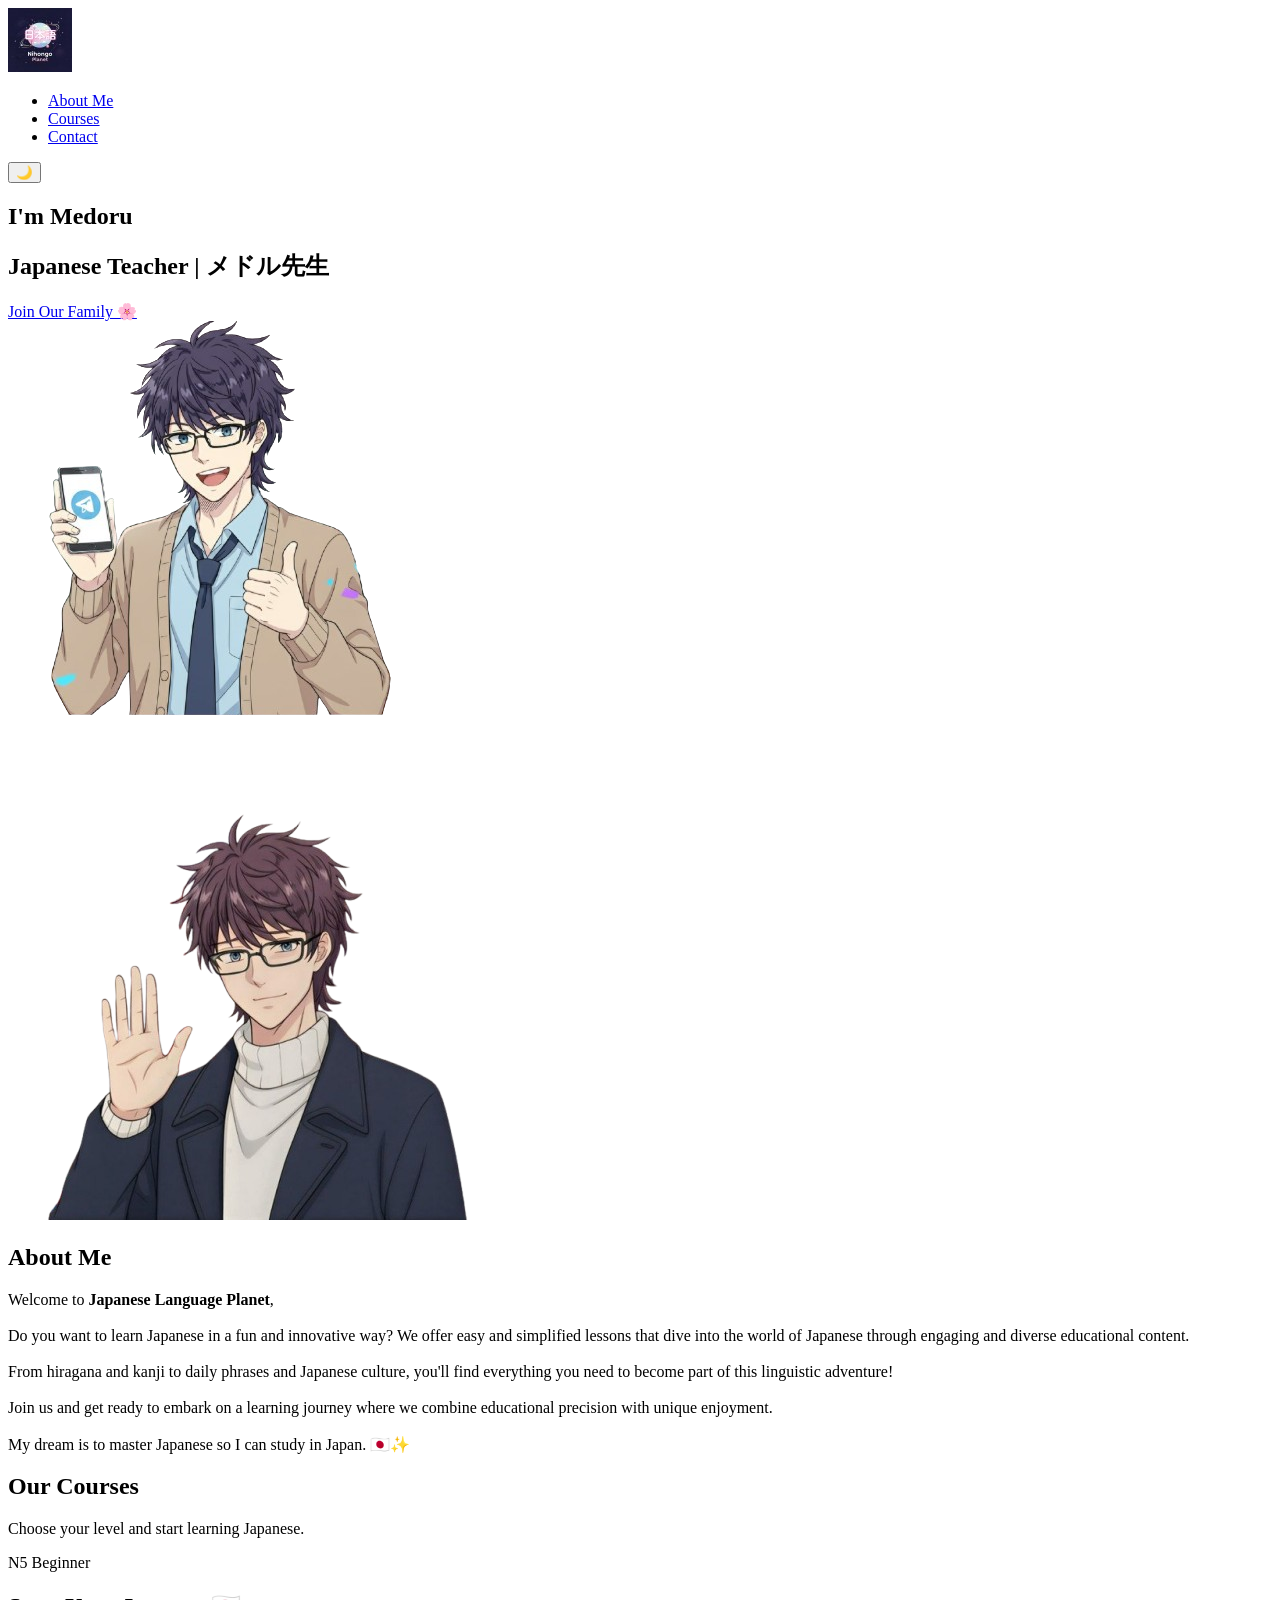
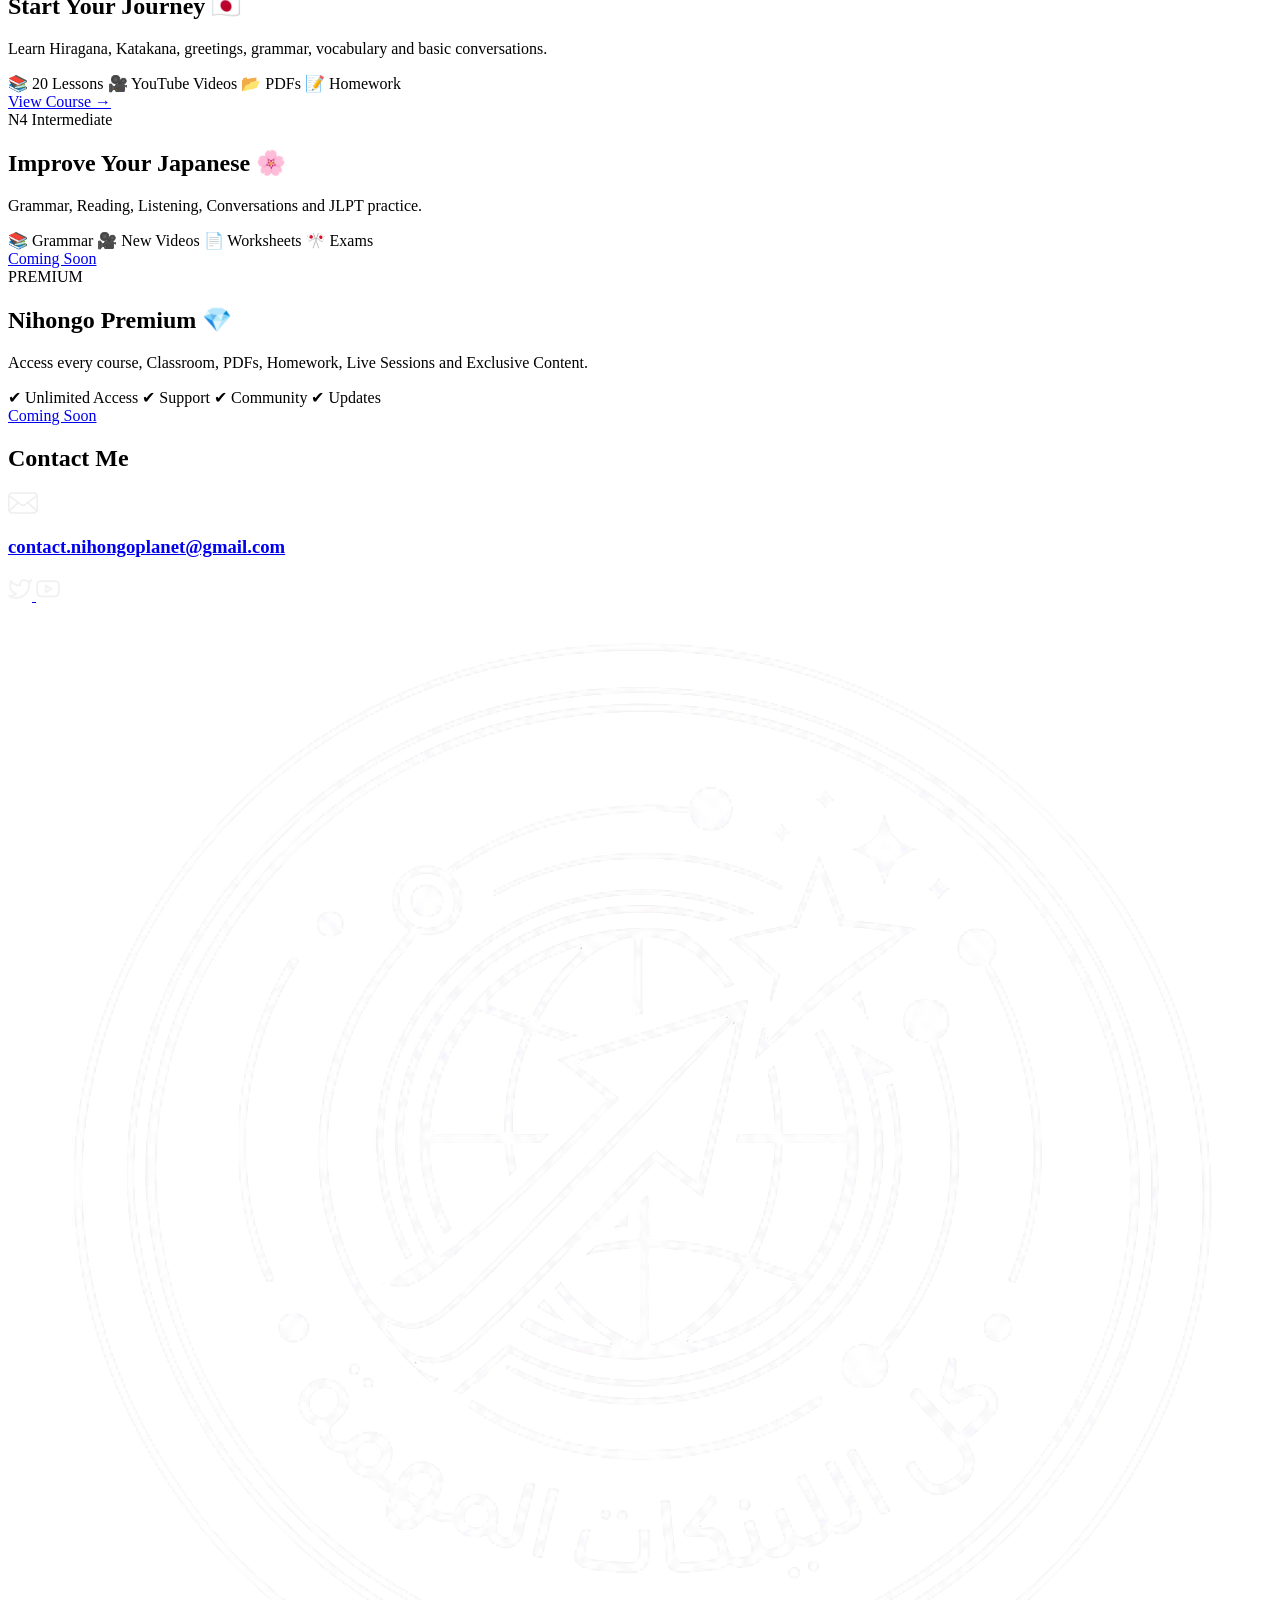
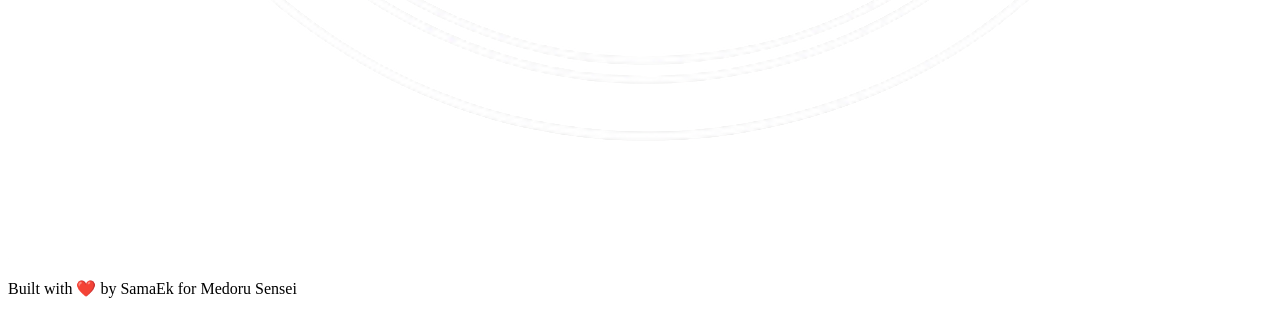
==== index.html @ b8598953 "Rename Index.html to index.html" ====
<!DOCTYPE html>
<html lang="ja">
<head>
    <meta charset="UTF-8">
    <meta name="viewport" content="width=device-width, initial-scale=1.0">
    <link rel="stylesheet" href="styles.css" />
    <title>Nihongo Planet | Medoru Sensei</title>
    <link rel="preconnect" href="https://fonts.googleapis.com">
    <link rel="preconnect" href="https://fonts.gstatic.com" crossorigin>
    <link href="https://fonts.googleapis.com/css2?family=Noto+Sans+JP:wght@400;700&family=Poppins:wght@400;600;700&display=swap" rel="stylesheet">
</head>
<body>

    
    <header>
        <div class="header-container">
            <img src="nihango plant/we.jpg" alt="Nihango plant logo" class="logo"/>
            <nav class="navigation">
                <ul>
                    <li><a href="#aboutMe">About Me</a></li>
                    <li><a href="#courses">Courses</a></li>
                    <li><a href="#ContactMe">Contact</a></li>
                </ul>
            </nav>
            <button id="themeToggle" class="theme-btn">🌙</button>
        </div>
    </header>

    
    <section class="hero">
        <div class="hero-container">
            <div class="heroSub">
                <h1 class="name">I'm <span>Medoru</span></h1>
                <h2 class="title">Japanese Teacher | メドル先生</h2>
                <div class="heroBtns">
                    <a class="hireMe" href="https://t.me/nihongoplanet" target="_blank">Join Our Family 🌸</a>
                </div>
            </div>
            <div class="hero-image-wrapper">
                <img src="nihango plant/سيشقبش-removebg-preview.png" alt="hero image" class="heroimg"/>
            </div>
        </div>
    </section>

    
    <section class="aboutMe" id="aboutMe">
        <div class="about-container">
            <div class="about-image-wrapper">
                <img src="nihango plant/photo_2026-06-12_21-58-26-removebg-preview.png" alt="aboutMe image" class="aboutMeImg"/>
            </div>
            <div class="textContainer">
                <div class="textTitle">
                    <h1 class="aboutName">About <span class="aboutTitle">Me</span></h1>
                </div>
                <p class="aboutMePar">
                    Welcome to <strong>Japanese Language Planet</strong>, <br><br>
                    Do you want to learn Japanese in a fun and innovative way? We offer easy and simplified lessons that dive into the world of Japanese through engaging and diverse educational content. <br><br>
                    From hiragana and kanji to daily phrases and Japanese culture, you'll find everything you need to become part of this linguistic adventure! <br><br>
                    Join us and get ready to embark on a learning journey where we combine educational precision with unique enjoyment. <br><br>
                    <span class="dream-text">My dream is to master Japanese so I can study in Japan. 🇯🇵✨</span>
                </p>
            </div>
        </div>
    </section>

    <section class="courses" id="courses">

    <div class="coursesContainer">

        <div class="projectTitle">
            <h1 class="aboutName">
                Our <span class="aboutTitle">Courses</span>
            </h1>

            <p class="courses-subtitle">
                Choose your level and start learning Japanese.
            </p>
        </div>

        <div class="cards-grid">

            <div class="course-card">

                <div class="course-level">
                    N5 Beginner
                </div>

                <h2>Start Your Journey 🇯🇵</h2>

                <p>

                    Learn Hiragana,
                    Katakana,
                    greetings,
                    grammar,
                    vocabulary
                    and basic conversations.

                </p>

                <div class="course-info">

                    <span>📚 20 Lessons</span>

                    <span>🎥 YouTube Videos</span>

                    <span>📂 PDFs</span>

                    <span>📝 Homework</span>

                </div>

                    <a href="course-n5.html" class="course-btn">
                     View Course →
                    </a>

            </div>

            <div class="course-card">

                <div class="course-level">

                    N4 Intermediate

                </div>

                <h2>

                    Improve Your Japanese 🌸

                </h2>

                <p>

                    Grammar,
                    Reading,
                    Listening,
                    Conversations
                    and JLPT practice.

                </p>

                <div class="course-info">

                    <span>📚 Grammar</span>

                    <span>🎥 New Videos</span>

                    <span>📄 Worksheets</span>

                    <span>🎌 Exams</span>

                </div>

                <a href="#" class="course-btn">

                    Coming Soon

                </a>

            </div>

            <div class="course-card premium-card">

                <div class="course-level">

                    PREMIUM

                </div>

                <h2>

                    Nihongo Premium 💎

                </h2>

                <p>

                    Access every course,
                    Classroom,
                    PDFs,
                    Homework,
                    Live Sessions
                    and Exclusive Content.

                </p>

                <div class="course-info">

                    <span>✔ Unlimited Access</span>

                    <span>✔ Support</span>

                    <span>✔ Community</span>

                    <span>✔ Updates</span>

                </div>

                <a href="premium.html" class="course-btn">

                    Coming Soon
                    
                </a>

            </div>

        </div>

    </div>

</section>

    <section class="contentContainer" id="ContactMe">
        <div class="contactTitle">
            <h1 class="aboutName">Contact <span class="aboutTitle">Me</span></h1>
        </div>
        <div class="contact-box">
            <div class="contact-info">
                <div class="emailAndPhone">
                    <img src="nihango plant/assets/svg/Email.svg" alt="email logo"/>
                    <a href="mailto:contact.nihongoplanet@gmail.com">
                        <h3>contact.nihongoplanet@gmail.com</h3>
                    </a>
                </div>
            </div>
            <div class="socialMedia">
                <a href="https://x.com/nihongoplanet" target="_blank" class="social-icon">
                    <img src="nihango plant/assets/svg/twitter.svg" alt="my x account">
                </a>
                <a href="https://www.youtube.com/@NihongoPlanet" target="_blank" class="social-icon">
                    <img src="nihango plant/assets/svg/youtube.svg" alt="my youtube channel">
                </a>
                <a href="https://beacons.ai/nihongoplanet" target="_blank" class="social-icon">
                    <img src="Sub\ChatGPT Image Jun 30, 2026, 12_06_25 AM-Photoroom (1).png" alt="All links">
                </a>
            </div>
        </div>
    </section>

   
    <footer>
        <p>Built with ❤️ by <span class="author">SamaEk</span> for Medoru Sensei</p>
    </footer>

    <script>
const themeBtn = document.getElementById("themeToggle");

if(localStorage.getItem("theme") === "dark"){
    document.body.classList.add("dark-mode");
    themeBtn.textContent = "☀️";
}

themeBtn.onclick = () => {
    document.body.classList.toggle("dark-mode");

    if(document.body.classList.contains("dark-mode")){
        localStorage.setItem("theme","dark");
        themeBtn.textContent = "☀️";
    }else{
        localStorage.setItem("theme","light");
        themeBtn.textContent = "🌙";
    }
};
</script>

</body>
</html>
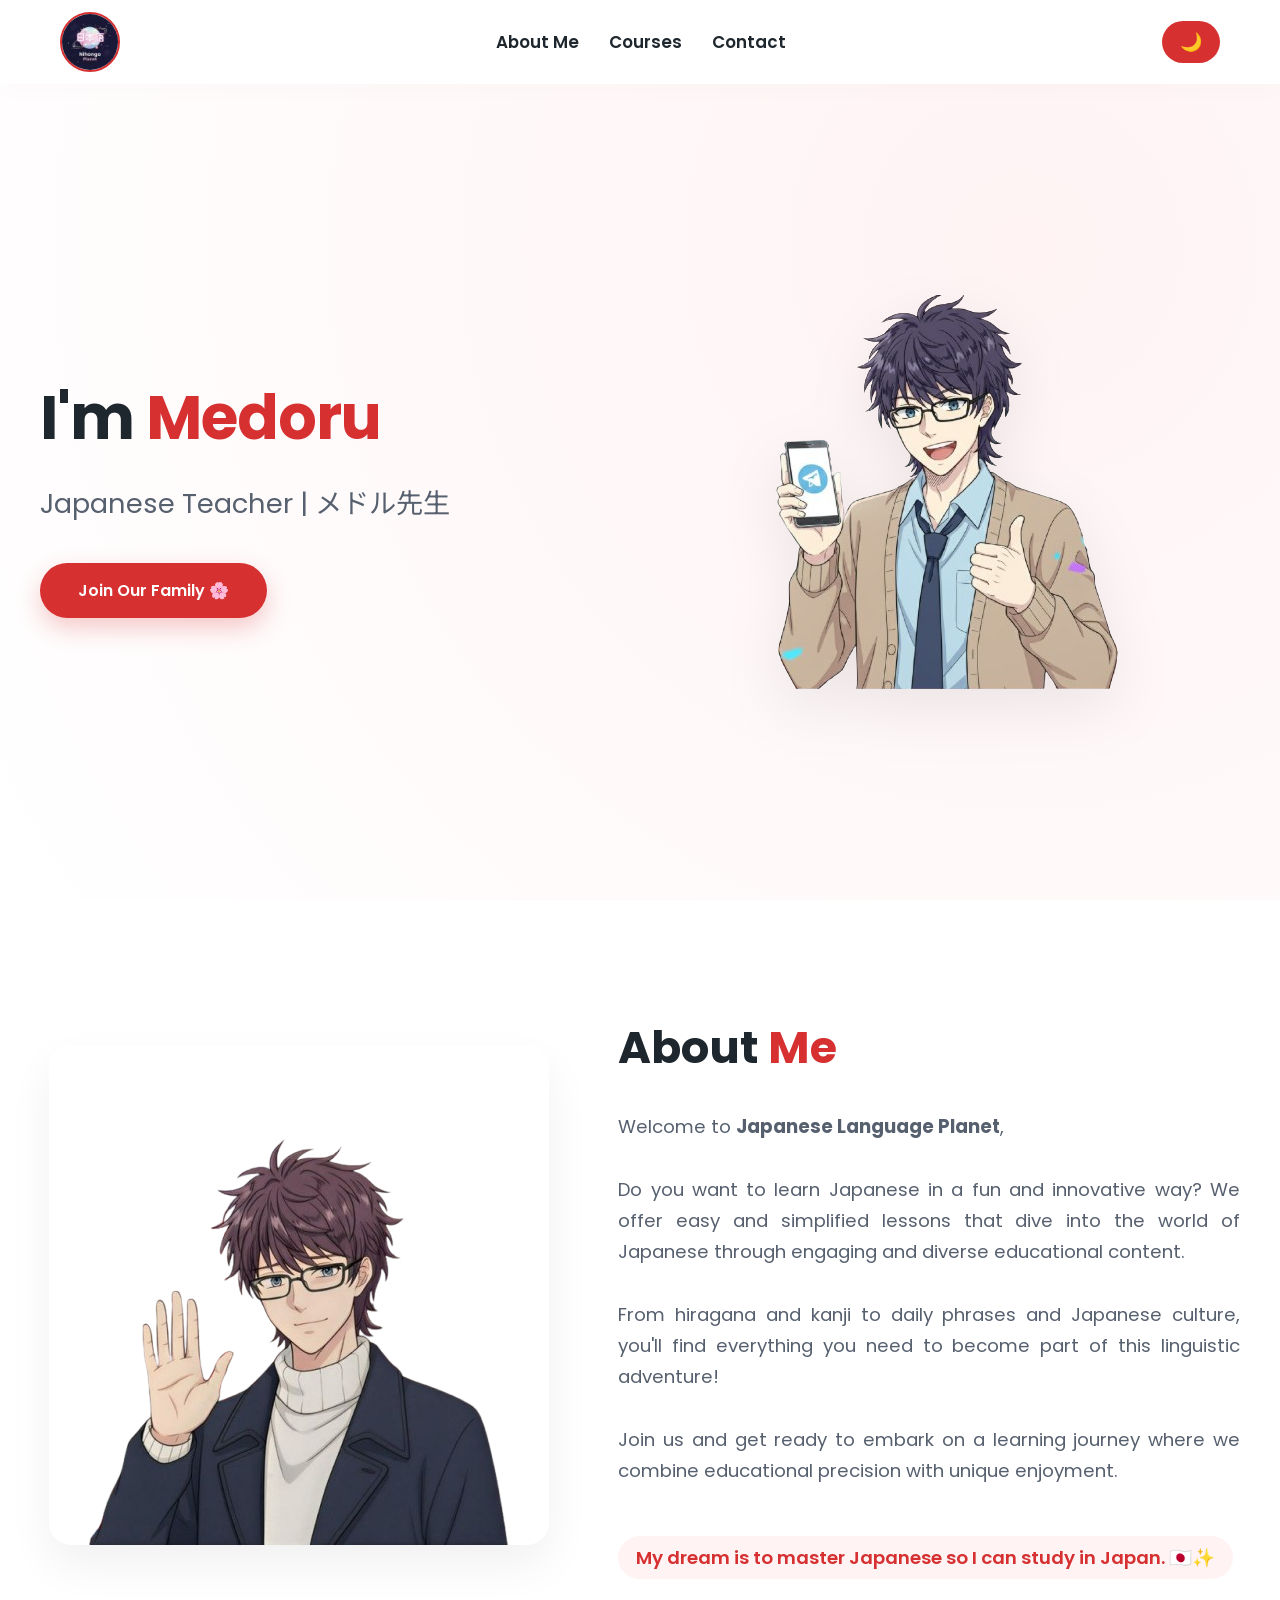
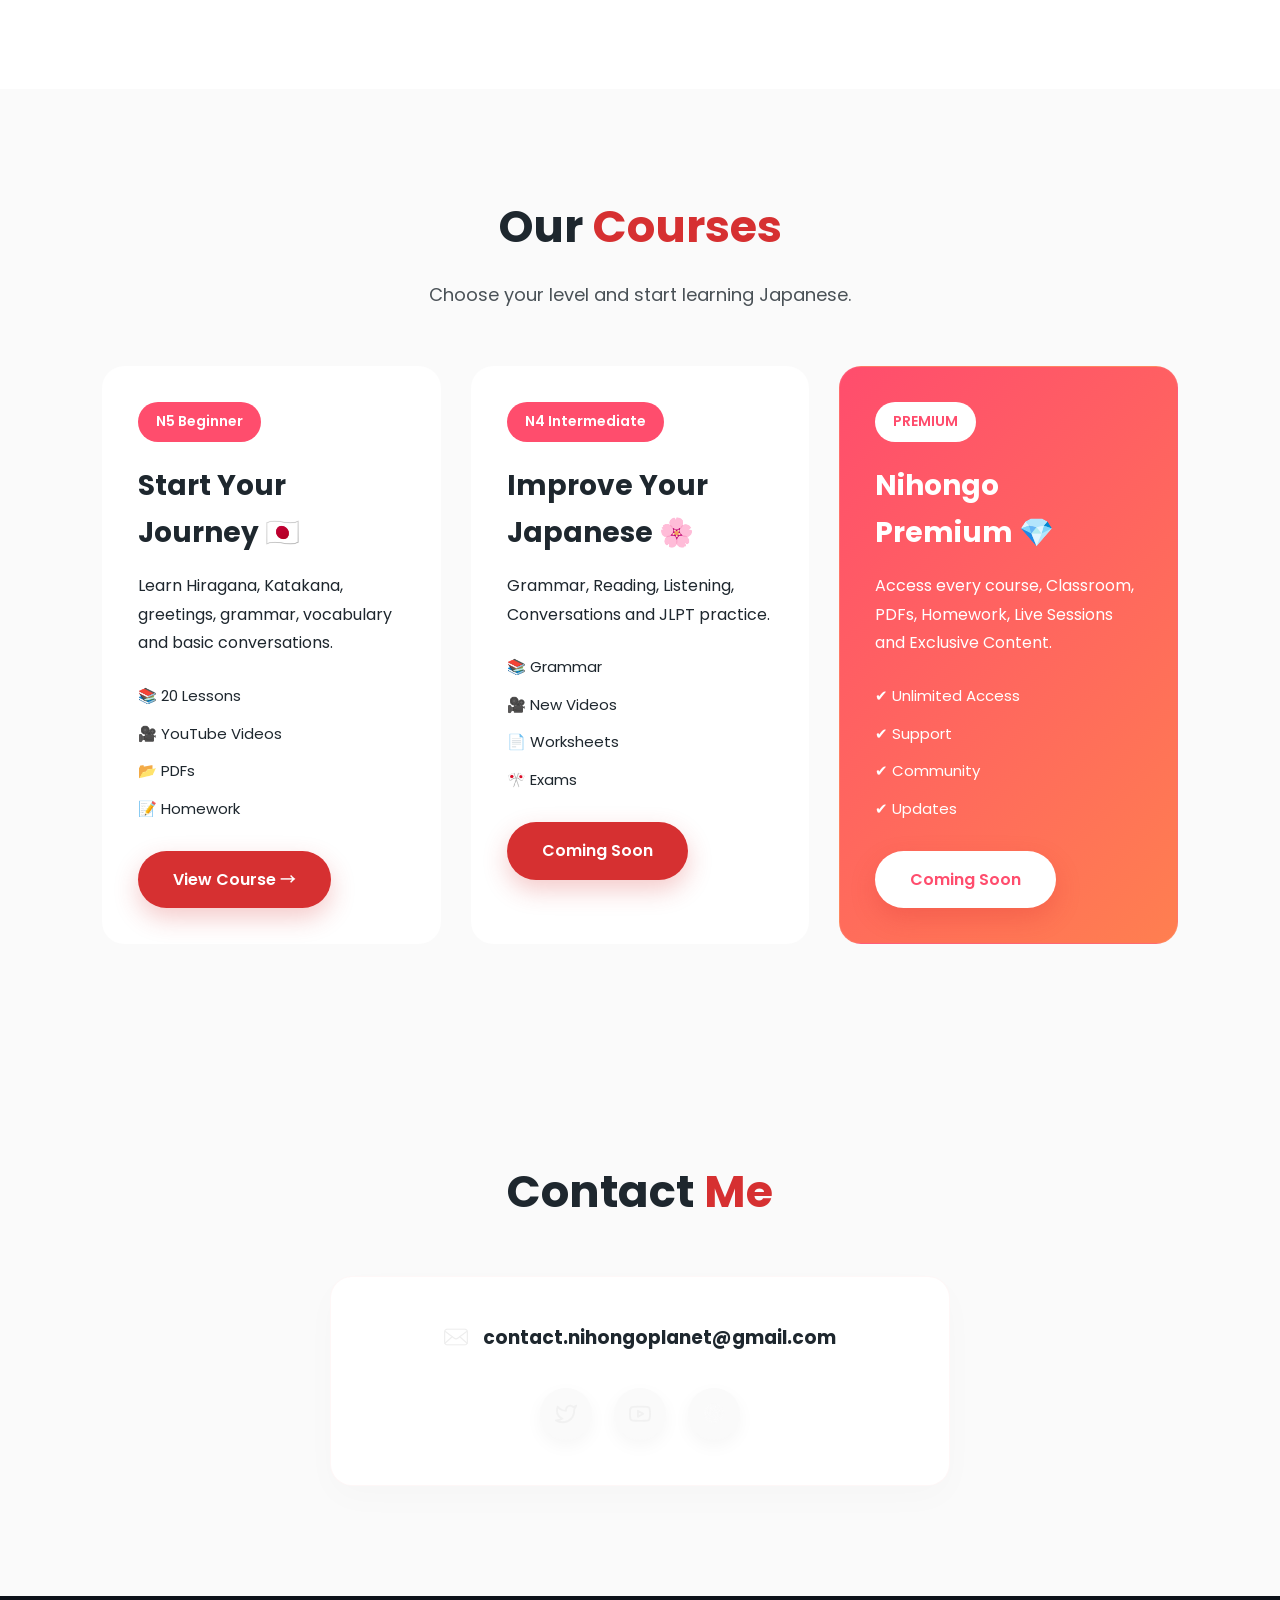
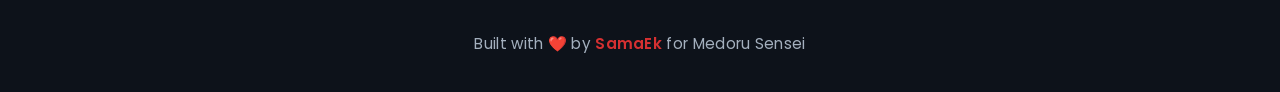
==== commit ef68590d: "Add files via upload" ====
--- a/index.html
+++ b/index.html
@@ -152,7 +152,7 @@
 
                 </div>
 
-                <a href="#" class="course-btn">
+                <a href="coming-soon.html" class="course-btn">
 
                     Coming Soon
 
@@ -197,7 +197,7 @@
 
                 </div>
 
-                <a href="premium.html" class="course-btn">
+                <a href="coming-soon.html" class="course-btn">
 
                     Coming Soon
                     
@@ -265,4 +265,4 @@
 </script>
 
 </body>
-</html>
+</html>
--- a/styles.css
+++ b/styles.css
@@ -0,0 +1,877 @@
+
+* {
+    margin: 0;
+    padding: 0;
+    box-sizing: border-box;
+    scroll-behavior: smooth;
+}
+
+:root {
+    --primary-color: #d63031;    
+    --primary-hover: #b32324;    
+    --secondary-color: #1e272e;  
+    --accent-color: #f7d7da;     
+    --bg-light: #fafafa;         
+    --card-bg: #ffffff;
+    --text-main: #1e272e;
+    --text-muted: #57606f;
+    --border-color: rgba(214, 48, 49, 0.04);
+    --transition-smooth: all 0.4s cubic-bezier(0.165, 0.84, 0.44, 1);
+}
+
+body.dark-mode {
+    --bg-light: #111827;
+    --card-bg: #1f2937;
+    --secondary-color: #f3f4f6;
+    --text-main: #f3f4f6;
+    --text-muted: #9ca3af;
+    --border-color: #374151;
+}
+
+body {
+    font-family: 'Poppins', 'Noto Sans JP', sans-serif;
+    background-color: var(--bg-light);
+    color: var(--text-main);
+    line-height: 1.7;
+    overflow-x: hidden;
+    transition: background-color 0.35s ease, color 0.35s ease;
+}
+
+header, .hero, .aboutMe, .works, .contentContainer, .card-link, .contact-box, .navigation ul li a, .card-link span {
+    transition: var(--transition-smooth);
+}
+
+header {
+    background: rgba(255, 255, 255, 0.85);
+    backdrop-filter: blur(12px); 
+    -webkit-backdrop-filter: blur(12px);
+    position: sticky;
+    top: 0;
+    z-index: 1000;
+    box-shadow: 0 4px 30px rgba(0, 0, 0, 0.02);
+    padding: 12px 0;
+}
+
+body.dark-mode header {
+    background: rgba(17, 24, 39, 0.85);
+    box-shadow: 0 4px 30px rgba(0, 0, 0, 0.2);
+}
+
+.header-container {
+    max-width: 1200px;
+    margin: 0 auto;
+    display: flex;
+    justify-content: space-between;
+    align-items: center;
+    padding: 0 20px;
+}
+
+header .logo {
+    height: 60px;
+    width: 60px;
+    border-radius: 50%;
+    object-fit: cover;
+    border: 2px solid var(--primary-color);
+    transition: var(--transition-smooth);
+}
+
+header .logo:hover {
+    transform: rotate(360deg) scale(1.1); 
+}
+
+.navigation ul {
+    display: flex;
+    list-style: none;
+    gap: 30px;
+}
+
+.navigation ul li a {
+    text-decoration: none;
+    color: var(--text-main);
+    font-weight: 600;
+    font-size: 1.05rem;
+    position: relative;
+    padding: 5px 0;
+}
+
+.navigation ul li a::after {
+    content: '';
+    position: absolute;
+    width: 0;
+    height: 3px;
+    bottom: -2px;
+    left: 50%;
+    background-color: var(--primary-color);
+    transition: var(--transition-smooth);
+    transform: translateX(-50%);
+}
+
+.navigation ul li a:hover::after {
+    width: 100%;
+}
+
+.navigation ul li a:hover {
+    color: var(--primary-color);
+}
+
+body.dark-mode .navigation ul li a:hover {
+    color: #ff6b6b;
+}
+
+.theme-btn {
+    padding: 10px 18px;
+    border: none;
+    border-radius: 30px;
+    cursor:pointer;
+    font-size: 18px;
+    background: var(--primary-color);
+    color: #fff;
+    transition: var(--transition-smooth);
+}
+
+.theme-btn:hover {
+    transform: scale(1.08);
+    background-color: var(--primary-hover);
+}
+
+.hero {
+    min-height: calc(100vh - 84px);
+    display: flex;
+    align-items: center;
+    padding: 50px 20px;
+    background: radial-gradient(circle at 80% 20%, #fff3f4 0%, #ffffff 100%);
+    position: relative;
+    overflow: hidden;
+}
+
+body.dark-mode .hero {
+    background: radial-gradient(circle at 80% 20%, #1f2937 0%, #111827 100%);
+}
+
+.hero-container {
+    max-width: 1200px;
+    margin: 0 auto;
+    display: flex;
+    align-items: center;
+    justify-content: space-between;
+    width: 100%;
+    gap: 40px;
+}
+
+.heroSub {
+    flex: 1;
+    position: relative;
+}
+
+.arrow {
+    position: absolute;
+    top: -50px;
+    left: -30px;
+    width: 60px;
+    animation: bounce 2s infinite; 
+}
+
+.heroSub .name {
+    font-size: 3.8rem;
+    font-weight: 700;
+    margin-bottom: 12px;
+    letter-spacing: -1px;
+    color: var(--text-main);
+}
+
+.heroSub .name span {
+    color: var(--primary-color);
+}
+
+.heroSub .title {
+    font-size: 1.7rem;
+    color: var(--text-muted);
+    margin-bottom: 35px;
+    font-weight: 400;
+}
+
+.heroBtns .hireMe {
+    display: inline-block;
+    padding: 14px 38px;
+    background-color: var(--primary-color);
+    color: white;
+    text-decoration: none;
+    border-radius: 50px;
+    font-weight: 600;
+    box-shadow: 0 10px 25px rgba(214, 48, 49, 0.25);
+    transition: var(--transition-smooth);
+}
+
+.heroBtns .hireMe:hover {
+    transform: translateY(-5px);
+    box-shadow: 0 15px 30px rgba(214, 48, 49, 0.4);
+    background-color: var(--primary-hover);
+}
+
+.hero-image-wrapper {
+    flex: 1;
+    display: flex;
+    justify-content: center;
+}
+
+.heroimg {
+    max-width: 100%;
+    height: auto;
+    max-height: 460px;
+    filter: drop-shadow(0 20px 30px rgba(0,0,0,0.08));
+    animation: float 4.5s ease-in-out infinite; 
+}
+
+.aboutMe {
+    padding: 110px 20px;
+    background-color: var(--card-bg);
+}
+
+.about-container {
+    max-width: 1200px;
+    margin: 0 auto;
+    display: flex;
+    align-items: center;
+    gap: 60px;
+}
+
+.about-image-wrapper {
+    flex: 1;
+    display: flex;
+    justify-content: center;
+}
+
+.aboutMeImg {
+    max-width: 100%;
+    border-radius: 22px;
+    box-shadow: 0 20px 45px rgba(0,0,0,0.06);
+    transition: var(--transition-smooth);
+}
+
+body.dark-mode .aboutMeImg {
+    box-shadow: 0 20px 45px rgba(0,0,0,0.3);
+}
+
+.aboutMeImg:hover {
+    transform: scale(1.02);
+}
+
+.textContainer {
+    flex: 1.2;
+}
+
+.textTitle {
+    display: flex;
+    align-items: center;
+    gap: 15px;
+    margin-bottom: 25px;
+}
+
+.aboutName {
+    font-size: 2.8rem;
+    font-weight: 700;
+    color: var(--text-main);
+}
+
+.aboutTitle {
+    color: var(--primary-color);
+}
+
+.light {
+    width: 32px;
+    animation: pulse 1.5s infinite alternate;
+}
+
+.aboutMePar {
+    font-size: 1.15rem;
+    color: var(--text-muted);
+    text-align: justify;
+}
+
+.dream-text {
+    display: inline-block;
+    margin-top: 18px;
+    font-weight: 600;
+    color: var(--primary-color);
+    background: #fff3f4;
+    padding: 6px 18px;
+    border-radius: 30px; 
+}
+
+body.dark-mode .dream-text {
+    background: #374151;
+    color: #ffd166;
+}
+
+.works {
+    padding: 110px 20px;
+    background: linear-gradient(180deg, var(--card-bg) 0%, var(--bg-light) 100%);
+}
+
+.worksContainer {
+    max-width: 1200px;
+    margin: 0 auto;
+}
+
+.projectTitle {
+    text-align: center;
+    margin-bottom: 55px;
+}
+
+.cards-grid {
+    display: grid;
+    grid-template-columns: repeat(auto-fill, minmax(290px, 1fr)); 
+    gap: 35px;
+    list-style: none;
+}
+
+.card-link {
+    display: block;
+    background: var(--card-bg);
+    border-radius: 18px;
+    overflow: hidden;
+    text-decoration: none;
+    box-shadow: 0 10px 30px rgba(0,0,0,0.03);
+    border: 1px solid var(--border-color);
+}
+
+.card-link img {
+    width: 100%;
+    height: 210px;
+    object-fit: cover;
+    transition: transform 0.6s cubic-bezier(0.165, 0.84, 0.44, 1);
+    display: block;
+}
+
+.card-link span {
+    display: block;
+    padding: 18px;
+    text-align: center;
+    font-weight: 600;
+    color: var(--text-main);
+    background-color: var(--card-bg);
+    font-size: 1.1rem;
+    border-top: 1px solid var(--border-color);
+}
+
+.card-link:hover {
+    transform: translateY(-10px);
+    box-shadow: 0 25px 45px rgba(214, 48, 49, 0.15);
+}
+
+.card-link:hover img {
+    transform: scale(1.06);
+}
+
+.card-link:hover span {
+    color: var(--primary-color);
+    background-color: rgba(214, 48, 49, 0.02);
+}
+
+body.dark-mode .card-link:hover span {
+    color: #ff6b6b;
+    background-color: #111827;
+}
+
+.contentContainer {
+    padding: 110px 20px;
+    background-color: var(--bg-light);
+    text-align: center;
+}
+
+.contactTitle {
+    margin-bottom: 45px;
+}
+
+.contact-box {
+    max-width: 620px;
+    margin: 0 auto;
+    background: var(--card-bg);
+    padding: 45px;
+    border-radius: 22px;
+    box-shadow: 0 12px 35px rgba(0, 0, 0, 0.02);
+    border: 1px solid var(--border-color);
+}
+
+.contact-info {
+    display: flex;
+    flex-direction: column;
+    gap: 22px;
+    margin-bottom: 35px;
+}
+
+.emailAndPhone {
+    display: flex;
+    align-items: center;
+    justify-content: center;
+    gap: 15px;
+}
+
+.emailAndPhone img {
+    width: 24px;
+    height: 24px;
+}
+
+.emailAndPhone h3 {
+    color: var(--text-main);
+}
+
+.emailAndPhone a {
+    text-decoration: none;
+    color: var(--text-main);
+}
+
+.emailAndPhone a:hover {
+    color: var(--primary-color);
+}
+
+body.dark-mode .emailAndPhone a:hover {
+    color: #ff6b6b;
+}
+
+.socialMedia {
+    display: flex;
+    justify-content: center;
+    gap: 22px;
+}
+
+.social-icon {
+    display: flex;
+    align-items: center;
+    justify-content: center;
+    width: 52px;
+    height: 52px;
+    background: var(--bg-light);
+    border-radius: 50%;
+    box-shadow: 0 6px 18px rgba(0,0,0,0.04);
+}
+
+.social-icon img {
+    width: 22px;
+}
+
+.social-icon:hover {
+    transform: translateY(-4px) scale(1.05);
+    background-color: var(--primary-color);
+    box-shadow: 0 10px 22px rgba(214, 48, 49, 0.25);
+}
+
+.social-icon:hover img {
+    filter: brightness(0) invert(1); 
+}
+
+footer {
+    background-color: #0d121a;
+    color: #a4b0be;
+    text-align: center;
+    padding: 35px 20px;
+    font-size: 0.95rem;
+    letter-spacing: 0.3px;
+}
+
+footer .author {
+    color: var(--primary-color);
+    font-weight: 600;
+}
+
+@keyframes bounce {
+    0%, 20%, 50%, 80%, 100% { transform: translateY(0); }
+    40% { transform: translateY(-15px); }
+    60% { transform: translateY(-7px); }
+}
+
+@keyframes float {
+    0% { transform: translateY(0px); }
+    50% { transform: translateY(-12px); }
+    100% { transform: translateY(0px); }
+}
+
+@keyframes pulse {
+    from { transform: scale(1); opacity: 0.85; }
+    to { transform: scale(1.08); opacity: 1; }
+}
+
+@media (max-width: 768px) {
+    .header-container {
+        flex-direction: column;
+        gap: 15px;
+    }
+    .navigation ul {
+        gap: 20px;
+    }
+    .hero {
+        padding: 40px 20px;
+    }
+    .hero-container, .about-container {
+        flex-direction: column;
+        text-align: center;
+        gap: 35px;
+    }
+    .heroSub .name {
+        font-size: 2.8rem;
+    }
+    .heroSub .title {
+        font-size: 1.4rem;
+        margin-bottom: 25px;
+    }
+    .aboutName {
+        font-size: 2.4rem;
+    }
+    .textTitle {
+        justify-content: center;
+    }
+    .aboutMePar {
+        text-align: center;
+    }
+    .arrow {
+        display: none; 
+    }
+    .contact-box {
+        padding: 35px 20px;
+    }
+}
+
+.courses{
+    padding:100px 8%;
+}
+
+.coursesContainer{
+    max-width:1200px;
+    margin:auto;
+}
+
+.courses-subtitle{
+    text-align:center;
+    color:var(--text-color);
+    margin-top:15px;
+    margin-bottom:50px;
+    font-size:18px;
+    opacity:.8;
+}
+
+.cards-grid{
+    display:grid;
+    grid-template-columns:repeat(auto-fit,minmax(320px,1fr));
+    gap:30px;
+}
+
+.course-card{
+
+    background:var(--card-bg);
+
+    border:1px solid rgba(255,255,255,.08);
+
+    border-radius:22px;
+
+    padding:35px;
+
+    transition:.35s ease;
+
+    position:relative;
+
+    overflow:hidden;
+
+}
+
+.course-card:hover{
+
+    transform:translateY(-10px);
+
+    box-shadow:0 20px 40px rgba(0,0,0,.15);
+
+}
+
+.course-level{
+
+    display:inline-block;
+
+    background:#ff4d6d;
+
+    color:#fff;
+
+    padding:8px 18px;
+
+    border-radius:30px;
+
+    font-size:14px;
+
+    font-weight:600;
+
+    margin-bottom:20px;
+
+}
+
+.course-card h2{
+
+    margin-bottom:15px;
+
+    font-size:28px;
+
+    color:var(--title-color);
+
+}
+
+.course-card p{
+
+    color:var(--text-color);
+
+    line-height:1.8;
+
+    margin-bottom:25px;
+
+}
+
+.course-info{
+
+    display:flex;
+
+    flex-direction:column;
+
+    gap:12px;
+
+    margin-bottom:30px;
+
+}
+
+.course-info span{
+
+    color:var(--text-color);
+
+    font-size:15px;
+
+}
+
+.course-btn{
+
+    display:inline-block;
+
+    background:#ff4d6d;
+
+    color:white;
+
+    text-decoration:none;
+
+    padding:14px 28px;
+
+    border-radius:50px;
+
+    font-weight:600;
+
+    transition:.3s;
+
+}
+
+.course-btn:hover{
+
+    background:#e6395f;
+
+    transform:scale(1.05);
+
+}
+
+.premium-card{
+
+    background:linear-gradient(135deg,#ff4d6d,#ff7f50);
+
+    color:white;
+
+}
+
+.premium-card h2,
+.premium-card p,
+.premium-card span{
+
+    color:white;
+
+}
+
+.premium-card .course-level{
+
+    background:white;
+
+    color:#ff4d6d;
+
+}
+
+.premium-card .course-btn{
+
+    background:white;
+
+    color:#ff4d6d;
+
+}
+
+.premium-card .course-btn:hover{
+
+    background:#f3f3f3;
+
+}
+
+
+
+@media(max-width:768px){
+
+.cards-grid{
+
+grid-template-columns:1fr;
+
+}
+
+.course-card{
+
+padding:28px;
+
+}
+
+.course-card h2{
+
+font-size:24px;
+
+}
+
+}
+
+.courses-grid{
+    display:grid;
+    grid-template-columns:repeat(auto-fit,minmax(320px,1fr));
+    gap:30px;
+}
+
+
+.app-box{
+    width: 90%;
+    max-width: 900px;
+    margin: 80px auto;
+    padding: 50px;
+    background: var(--card-bg);
+    border: 1px solid var(--border-color);
+    border-radius: 25px;
+    text-align: center;
+    box-shadow: 0 15px 35px rgba(0,0,0,0.08);
+    transition: var(--transition-smooth);
+}
+
+
+.app-box h2{
+    font-size: 2rem;
+    margin-bottom: 20px;
+    color: var(--text-main);
+}
+
+
+
+.app-box p{
+    font-size: 17px;
+    color: var(--text-muted);
+    line-height: 1.8;
+    margin-bottom: 35px;
+}
+
+
+.course-btn{
+    display: inline-block;
+    padding: 15px 35px;
+    background: var(--primary-color);
+    color: white;
+    text-decoration: none;
+    border-radius: 50px;
+    font-weight: 600;
+    transition: var(--transition-smooth);
+    box-shadow: 0 10px 25px rgba(214,48,49,0.25);
+}
+
+.course-btn:hover{
+    background: var(--primary-hover);
+    transform: translateY(-5px);
+    box-shadow: 0 15px 30px rgba(214,48,49,0.40);
+}
+
+
+body.dark-mode .app-box{
+    background: var(--card-bg);
+    border-color: var(--border-color);
+    box-shadow: 0 15px 35px rgba(0,0,0,0.35);
+}
+
+body.dark-mode .app-box h2{
+    color: var(--text-main);
+}
+
+body.dark-mode .app-box p{
+    color: var(--text-muted);
+}
+
+
+
+@media (max-width:768px){
+
+    .app-box{
+        padding:35px 25px;
+    }
+
+    .app-card h2{
+        font-size:1.7rem;
+    }
+
+    .app-card p{
+        font-size:16px;
+    }
+
+    .course-btn{
+        width:100%;
+        text-align:center;
+    }
+
+}
+
+
+
+/*==========================
+      Coming Soon
+==========================*/
+
+.coming-soon{
+
+    min-height:80vh;
+
+    display:flex;
+
+    flex-direction:column;
+
+    justify-content:center;
+
+    align-items:center;
+
+    text-align:center;
+
+    padding:20px;
+
+}
+
+.coming-soon h1{
+
+    font-size:4rem;
+
+    color:var(--primary-color);
+
+    margin-bottom:20px;
+
+}
+
+.coming-soon p{
+
+    font-size:1.2rem;
+
+    color:var(--text-muted);
+
+    margin-bottom:40px;
+
+    max-width:600px;
+
+}
+
+.coming-soon .course-btn{
+
+    padding:15px 35px;
+
+}
